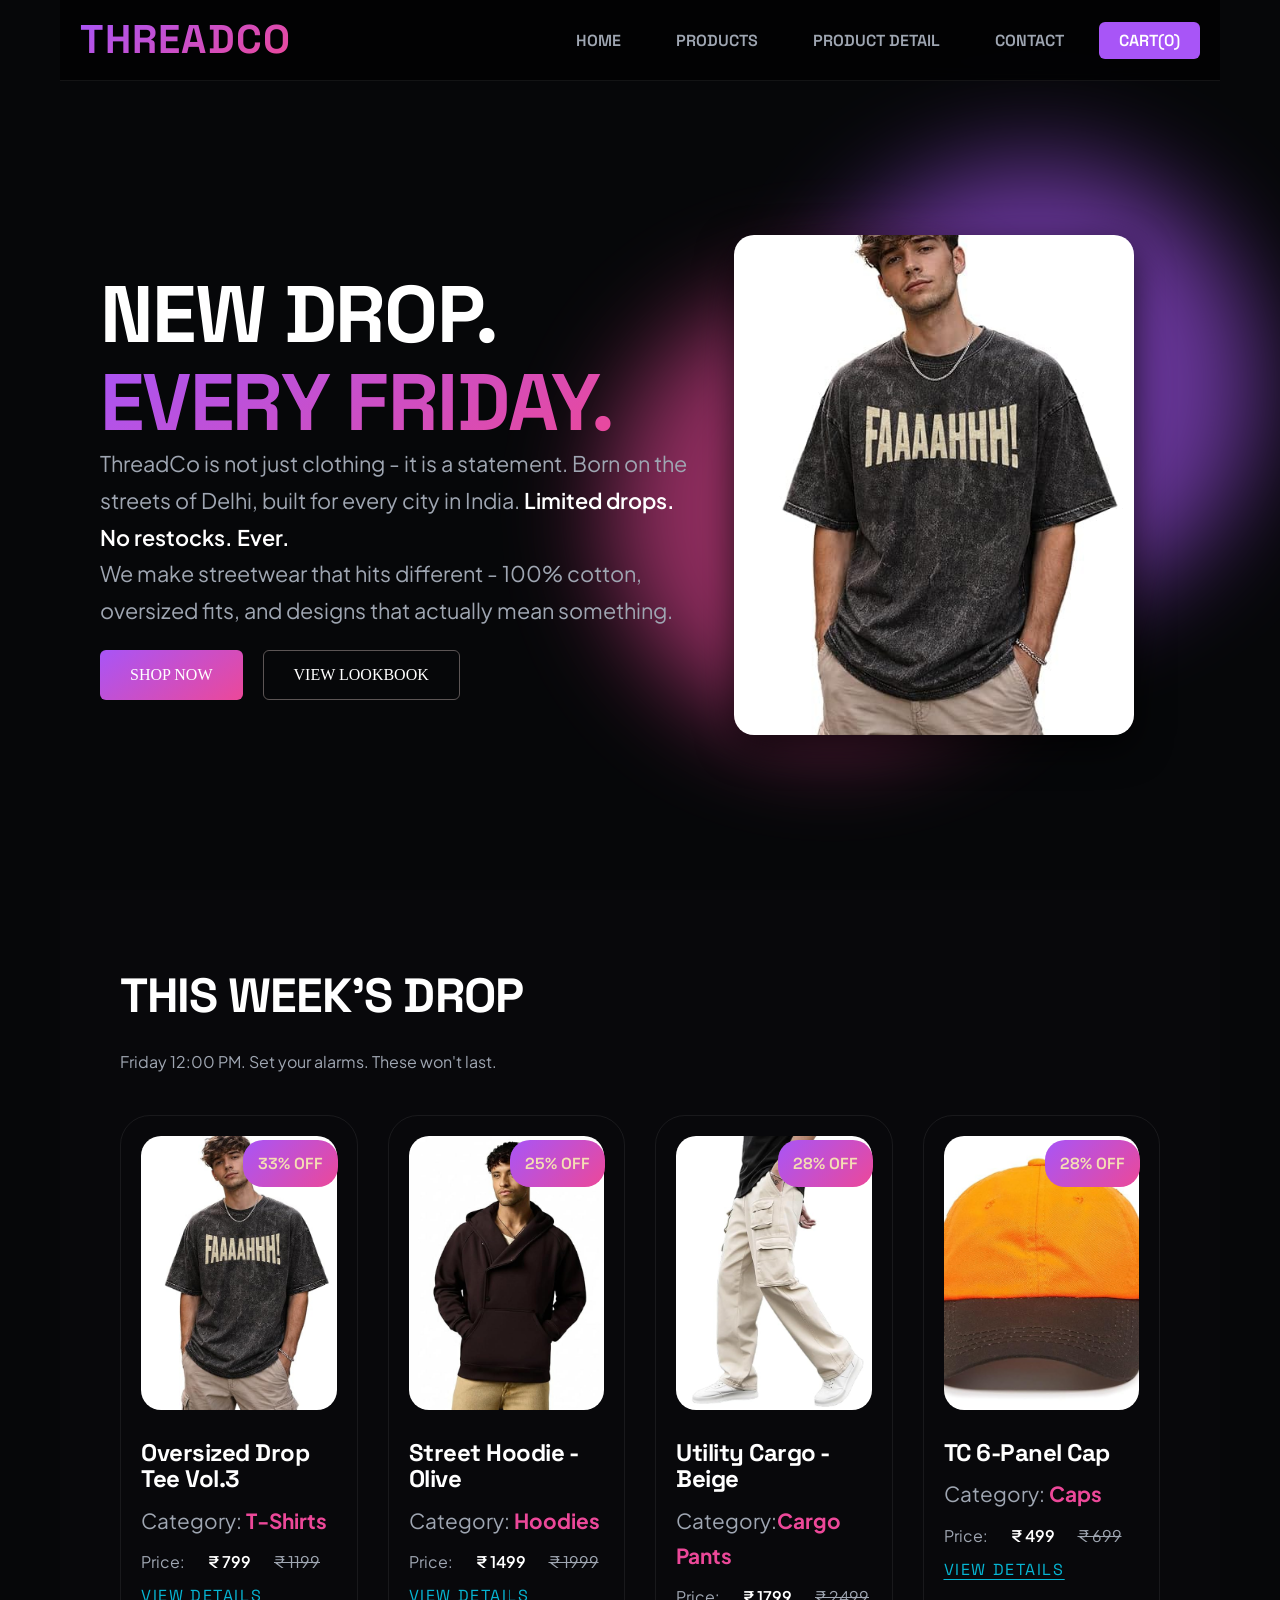
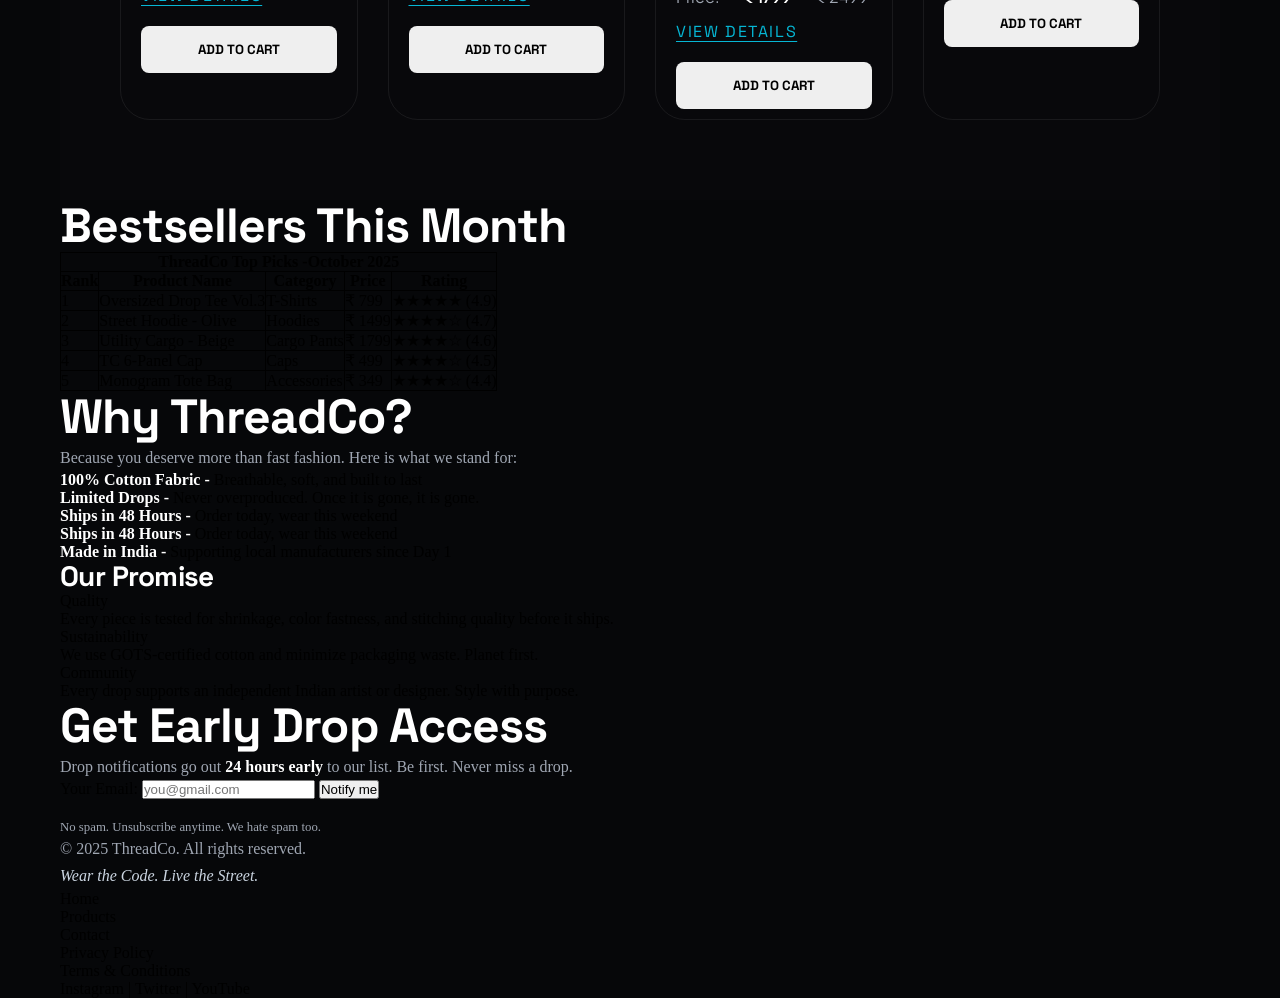
==== index.html @ d55bd9f0 "code update" ====
<!DOCTYPE html>
<html lang="en">
<head>
    <meta charset="UTF-8">
    <meta name="viewport" content="width=device-width, initial-scale=1.0">
    <title>project 1</title>
    <style>
    table,tr,th,td { 
        border:1px solid black;
        border-collapse: collapse;}
    </style>
    <!-- css link -->
     <link rel="stylesheet" href="threadco.css">
</head>
<body> 
    <!-- header -->
<header>
   <h1>ThreadCo</h1>
   <!-- <p><em>Wear the Code. Live the Street.</em></p> -->
  <nav>
    <ul>
    <li><a href="project1.html">Home</a></li>
    <li><a href="products.html">Products</a></li>
    <li><a href="productdetail.html">Product Detail</a></li>
    <li><a href="contact.html">Contact</a></li>
    <li><a >Cart(0)</a></li>
  </ul>
  </nav>
</header>

<!-- main -->
<main>
   <section id="hero">
    <div class="left-hero">
        <h2>New Drop. <br><span id="friday"> Every Friday.</span></h2>
        <P>ThreadCo is not just clothing - it is a statement. Born on the <br> streets of Delhi, built for every city in India. <strong>Limited drops. <br> No restocks. Ever.</strong></P>
        <p>We make streetwear that hits different - 100% cotton, <br> oversized fits, and designs that actually mean something.</p>
     
       <div id="cta">
        <a href="products.html" class="btn1" >Shop Now</a> 
         <!-- &nbsp; &nbsp; &nbsp; -->
        <a href="products.html" class="btn2">View lookbook</a>
       </div>
    </div>
    
    <div class="right-hero">
        <!-- for glow -->
         <div class="glow orb1"></div>
         <div class="glow  orb2"></div>
        <img src="WhatsApp Image 2026-09-03 at 1.25.29 PM.jpeg" alt="">
    </div>
    
   </section >

    <section id="week-drop">
      <h2>This Week's Drop</h2>
      <p>Friday 12:00 PM. Set your alarms. These won't last.</p>
<div class="cards">
        <article>
            <figure>
                <img src="WhatsApp Image 2026-09-03 at 1.25.29 PM.jpeg" alt="">
                <figcaption>Oversized Drop Tee Vol.3</figcaption>

            </figure>
        
            <h3>Oversized Drop Tee Vol.3</h3>
            <p> Category: <span>T-Shirts</span> </p>
            <p>Price: <strong> ₹ 799</strong> <s> ₹ 1199</s></p>
            <p><mark>33% OFF</mark></p>
            <a href="">View Details </a>
            <button>Add to Cart</button>
        </article>
<!-- bumber2 -->
        <article>
            <figure>
                <img src="WhatsApp Image 2026-09-03 at 1.25.29 PM (1).jpeg" alt="">
                <figcaption>Street Hoodie - Olive</figcaption>

            </figure>
        
            <h3>Street Hoodie - Olive</h3>
            <p>Category:<span> Hoodies</span></p>
            <p>Price: <strong> ₹ 1499</strong> <s>₹ 1999</s></p>
            <p><mark>25% OFF</mark></p>
            <a href="">View Details </a>
            <button>Add to Cart</button>

        </article>
<!-- number3 -->

        <article>
            <figure>
                <img src="WhatsApp Image 2026-09-03 at 1.25.27 PM.jpeg" alt="">
                <figcaption>Utility Cargo - Beige</figcaption>

            </figure>
        
            <h3>Utility Cargo - Beige</h3>
            <p>Category:<span>Cargo Pants</span> </p>
            <p>Price: <strong> ₹ 1799 </strong> <s> ₹ 2499</s></p>
            <p><mark>28% OFF</mark></p>
            <a href="">View Details </a>
            <button>Add to Cart</button>

        </article>

<!-- number4 -->

        <article>
            <figure>
                <img src="WhatsApp Image 2026-09-03 at 1.25.28 PM.jpeg" alt="">
                <figcaption>TC 6-Panel Cap</figcaption>

            </figure>
        
            <h3>TC 6-Panel Cap</h3>
            <p>Category:<span> Caps</span></p>
            <p>Price: <strong> ₹ 499</strong> <s> ₹ 699</s></p>
            <p><mark>28% OFF</mark></p>
            <a href="">View Details </a>
            <button>Add to Cart</button>

        </article>

    </div>



    </section>
  <section>
    <h2>Bestsellers This Month</h2>
   
    <table>
        <tr>
            <th colspan="5">ThreadCo Top Picks -October 2025</th>
        </tr>
   
        <tr>
            <th>Rank</th>
            <th>Product Name</th>
            <th>Category</th>
            <th>Price</th>
            <th>Rating</th>
        </tr>

        <tr>
            <td>1</td>
            <td>Oversized Drop Tee Vol.3</td>
            <td>T-Shirts</td>
            <td>₹ 799</td>
            <td>★★★★★ (4.9)</td>
        </tr>

        <tr>
            <td>2</td>
            <td>Street Hoodie - Olive</td>
            <td>Hoodies</td>
            <td>₹ 1499</td>
            <td>	★★★★☆ (4.7)</td>
        </tr>

        <tr>
            <td>3</td>
            <td>Utility Cargo - Beige</td>
            <td>Cargo Pants</td>
            <td>₹ 1799	</td>
            <td>★★★★☆ (4.6)</td>
        </tr>

        <tr>
            <td>4</td>
            <td>TC 6-Panel Cap</td>
            <td>Caps</td>
            <td>₹ 499</td>
            <td>★★★★☆ (4.5)</td>
        </tr>

        <tr>
            <td>5</td>
            <td>Monogram Tote Bag</td>
            <td>Accessories</td>
            <td>₹ 349</td>
            <td>★★★★☆ (4.4)
            </td>
        </tr>
   </table> 
        
   </section>

  <section><h2>Why ThreadCo?</h2>
    <p>Because you deserve more than fast fashion. Here is what we stand for:</p>
    <ul>
        <li><strong>100% Cotton Fabric -</strong> Breathable, soft, and built to last</li>
        <li><strong>Limited Drops -</strong> Never overproduced. Once it is gone, it is gone.</li>
        <li><strong>Ships in 48 Hours -</strong> Order today, wear this weekend</li>
        <li><strong>Ships in 48 Hours - </strong>Order today, wear this weekend</li>
        <li><strong>Made in India -</strong> Supporting local manufacturers since Day 1</li>
      </ul>

      <h3>Our Promise</h3>
      <dt>Quality</dt>
        <dd>Every piece is tested for shrinkage, color fastness, and stitching quality before it ships.</dd>
            <dt>Sustainability</dt>

        <dd>We use GOTS-certified cotton and minimize packaging waste. Planet first.</dd>
        <dt>Community</dt>
         <dd>Every drop supports an independent Indian artist or designer. Style with purpose.
        </dd>
     </section>


  <section>
    <h2>Get Early Drop Access</h2>
      <p>Drop notifications go out <strong> 24 hours early </strong>to our list. Be first. Never miss a drop.</p>

       <form action="">
          <label for="email">Your Email:</label>
          <input type="email" id="email" name="email "  placeholder="you@gmail.com" >
         <button>Notify me</button><br><br>
       </form>
    <small>No spam. Unsubscribe anytime. We hate spam too.</small>
  </section>

</main>


<footer>
    <p>&copy; 2025 ThreadCo. All rights reserved. </p></footer>
    <p><em>Wear the Code. Live the Street.</em></p>

    <ul><li><a href="">Home</a></li>
        <li><a href="">Products</a></li>
        <li><a href="">Contact</a></li>
        <li><a href="">Privacy Policy</a></li>
        <li><a href="">Terms & Conditions</a></li>
        </ul>
    
    <a href="">Instagram </a> | <a href=""> Twitter</a> | <a href=""> YouTube</a>
</footer>



</body>
</html>
---- threadco.css ----
/* FONT */

 @import url('https://fonts.googleapis.com/css2?family=Plus+Jakarta+Sans:wght@300;400;500;600;700;800&family=Space+Grotesk:wght@400;500;600;700;800&display=swap');
:root {
 /* Brand Theme Colors */
 --color-primary:        #a855f7;
 --color-primary-glow:   rgba(168, 85, 247, 0.25);
 --color-secondary:      #ec4899;
 --color-secondary-glow: rgba(236, 72, 153, 0.25);
 --color-accent:         #06b6d4;


 /* Base & Layout Backgrounds */
 --color-bg-base:        #060709;
 --color-bg-section:     #0c0d14;
 --color-bg-footer:      #161922;
 --color-surface:        #11131a;
 --color-surface-muted:  #1e212f;


 /* Borders */
 --color-border:         rgba(255, 255, 255, 0.07);


 /* Typography Text Colors */
 --white:                #ffffff;
 --color-text-body:      #cbd5e1;
 --color-text-muted:     #9fa6b2;
  --font-display: 'Space Grotesk', sans-serif;
 --font-body:    'Plus Jakarta Sans', sans-serif;
 --radius-sm:  6px;
 --radius-md:  12px;
 --radius-lg:  20px;
 --shadow-sm:  0 4px 12px rgba(0,0,0,0.5);
 --shadow-md:  0 12px 36px rgba(0,0,0,0.7);
 --shadow-lg:  0 24px 64px rgba(0,0,0,0.9);
  --gradient-accent: linear-gradient(135deg, var(--color-primary) 0%, var(--color-secondary) 100%);
 --gradient-secondary: linear-gradient(135deg, var(--color-accent) 0%, #3b82f6 100%);
}

/* TYPOGRAPHY SCALE */

h1, h2, h3, h4, h5, h6 {
 font-family: var(--font-display);
 font-weight: 700;
 line-height: 1.1;
 letter-spacing: -0.02em;
 color: var(--white);
}


h1 { font-size: clamp(2.4rem, 6vw, 5rem); }
h2 { font-size: clamp(1.8rem, 4vw, 3rem); }
h3 { font-size: clamp(1.2rem, 2.5vw, 1.75rem); }
h4 { font-size: 1.125rem; font-weight: 600; }
p  { font-size: 1rem; line-height: 1.7; color: var(--color-text-muted); }


small { font-size: 0.8rem; color: var(--color-text-muted); }
strong { color: var(--white); font-weight: 600; }
em { color: var(--color-text-body); }



/* sode start */
html{
    font-size: 16;
}
*{
    padding: 0;
    margin: 0;
    box-sizing: border-box;
}
body{
    background-color: var(--color-bg-base);
     padding: 0px 60px;
}

header{
    position: fixed;
    background-color: rgba(0,0,0,0.6);
    display: flex;
    flex-direction: row;
    justify-content: space-between;
    align-items: center;
    left: 60px;
    right: 60px;
    border-bottom: 1px solid var(--color-border);
    padding: 18px 20px;
    text-transform: uppercase;
    backdrop-filter: blur(10px);
    /* because of cards */
    z-index: 10;
   
   
}
header h1{
    letter-spacing:0.07rem;
     font-size: 2.5rem;
     background: linear-gradient(145deg, #a855f7, #ec4899);
     background-clip: text;
     color: transparent;
     /* for old  */
     -webkit-background-clip: text;
     -webkit-text-fill-color: transparent;

}

header nav ul {
    display: flex;
    gap: 15px;
    list-style: none;

    
}
/* ul circle removing */
ul{
    list-style: none;
}

/* line remove karne ke liye */
a{
    text-decoration: none; 
    color:black ;
    /* black */
}

header nav a{
    color: var(--color-text-muted);
    font-family: var(--font-display);
    padding: 8px 20px;
    /* border: 1px solid white; */
    border-radius: var(--radius-sm);
    font-weight: 600;
    display: inline-block;
    text-wrap: nowrap;
}
header nav a:hover{
    background-color: rgba(32, 31, 0, 605);
    color: var(--white);
}
header nav ul li:last-child a{
    /* or give id */
    background-color:var(--color-primary)  ;
    color: white;
    /* text ko white color diya gaya */
}
header nav ul li:last-child a:hover{
    background-color: var(--color-secondary) ;
}

main{
    /* padding: 80px 60px; */
    padding-top: 80px;
   
}

#hero{
    height: 90vh;
    padding: 0 40px;
     display: flex;
    justify-content: space-between;
    align-items: center;
}

.left-hero{
    display: flex;
    flex-direction: column;
    max-width: 690px;
    /* pichkane par kuch nahi hoga */

}

.left-hero h2{
    font-size:5rem;
    text-transform: uppercase;

}

#friday{
     background: linear-gradient(145deg, #a855f7, #ec4899);
     background-clip: text;
     color: transparent;
}

#hero p{
    font-size: 1.35rem;
    font-family: var(--font-body);
}
#cta{
    display:flex;
    gap: 20px;
    margin-top: 20px;

}

#cta a{
    /* border: 1px solid whitesmoke; */
    padding: 15px 30px;
    border-radius:6px ;
    text-transform: uppercase;
    font-style: var(--font-display);
    font-weight:700px ;
    color: white;
}

.btn1{
    background:linear-gradient(145deg, #a855f7, #ec4899);
    display: flex;
    justify-content: center;
    align-items: center;

}
.btn1:hover {
    box-shadow:0 8px 20px rgba(223,71,190,0.41) ;
    background:linear-gradient(135deg, #a54ef7, #f2459b );
}
.btn2{
    border: 1px solid rgb(92, 85, 85);
     display: flex;
    justify-content: center;
    align-items: center;
}
.btn2:hover{
    background-color:#1b1b1d ;
    border-color: rgb(254, 253, 253);
}

.right-hero{
    display: flex;
    justify-content: center;
    align-items:center;
    height:500px;
    /* height of img */
    /* margin-right: 200px; img ke right me space */
    flex: 1;
    /* because of glow */
    position: relative;
}
.right-hero img{
    height: 500px;
    width: 400px;
    object-fit: cover;
    border-radius:20px ;
    /* photo header ke bahar aa ja raha tha */
    z-index: 1;
     box-shadow: var(--shadow-md); 
     
    
}
/* not working */
 .right-hero img:hover{
     box-shadow: var(--shadow-lg); 
     border: 1px solid var(--color-primary);
} 

.glow{
    width: 450px;
    height: 450px;
    border-radius: 50%;
    position: absolute;
    /* photo ke bahar(upar) chala gaya absolute lagane par is vajah se hum right hero me relative lagayenge*/
    /* glow ko peeche karne ke liye z index*/
    z-index: -1;
    /* glow me blur dalne ke liye */
    filter: blur(50px);
    opacity: 0.6;

}

.orb1{
    background-color: var(--color-primary);
    /* circle ko bahar nikalne ke liye */
    top: -15%;
    left: 25%;
}
.orb2{
    background-color: var(--color-secondary);
    bottom: 0%;
    right: 25%;
}

#week-drop{
    background-color: #08080b;
    padding: 80px 60px;
}

#week-drop h2{
    text-transform: uppercase;
}

#week-drop > p{
    margin: 25px 0px;
    font-family: var(--font-body);
}

.cards{
    display: flex;
    gap: 30px;
    flex-wrap: wrap;
    margin-top: 40px;
}
.cards article{
    flex: 1 ;
    display: flex;
    flex-direction: column;

    border-radius: 30px;
    overflow: hidden;
    border: 1px solid var(--color-border);
   

}
figcaption{
    display: none;
}
figure {
      position: relative;
     overflow: hidden;
     aspect-ratio: 3/4;
     padding: 20px;
    
}

figure img{
    width: 100%;
    height: 100%;
    object-fit: cover;
     border-radius: 20px; 
}

.cards article h3{
    padding: 10px 20px;
    font-size: 1.5rem;
}

.cards article p:first-of-type{

    padding: 0px 20px;
    font-size: 1.3rem;
    font-family: var(--font-body);
}
.cards article p span{
      color: var(--color-secondary);
      font-weight: 700;
}
article p:nth-of-type(2){
    padding: 10px 20px;
    font-family: var(--font-body);
}
article p:nth-of-type(2) strong{
    padding: 10px 20px;
    font-family: var(--font-body);
}

article p mark{
    background: var(--gradient-accent);
    padding:10px 15px;
    border-radius:20px ;
    color: wheat;
    font-family: var(--font-display);
    font-weight: 600;
    position: absolute;
    top: 4%;
    right: 8%;
}

/* because of discount */
article{
    position: relative;
}

article >a{
    font-family: var(--font-display);
    letter-spacing:0.1em ;
    text-transform: uppercase;
    text-decoration: underline;
    color: var(--color-accent);
    text-underline-offset: 4px;
    padding:0 20px 10px;
}
article >a:hover{
    color: var(--color-secondary);
}

article>button{
    margin:10px 20px ;
    padding: 15px 20px ;
    border-radius: 8px;
    border: none;
    text-transform: uppercase;
    font-family: var(--font-display);
    font-weight: 800;

}
article>button:hover{
    color: white;
    background-color: var(--color-primary);
    /* for finger */
    cursor: pointer;
}

article:hover{
    border: 1px solid var(--color-primary);
    box-shadow: 0 10px 10px var(--color-primary-glow);
}
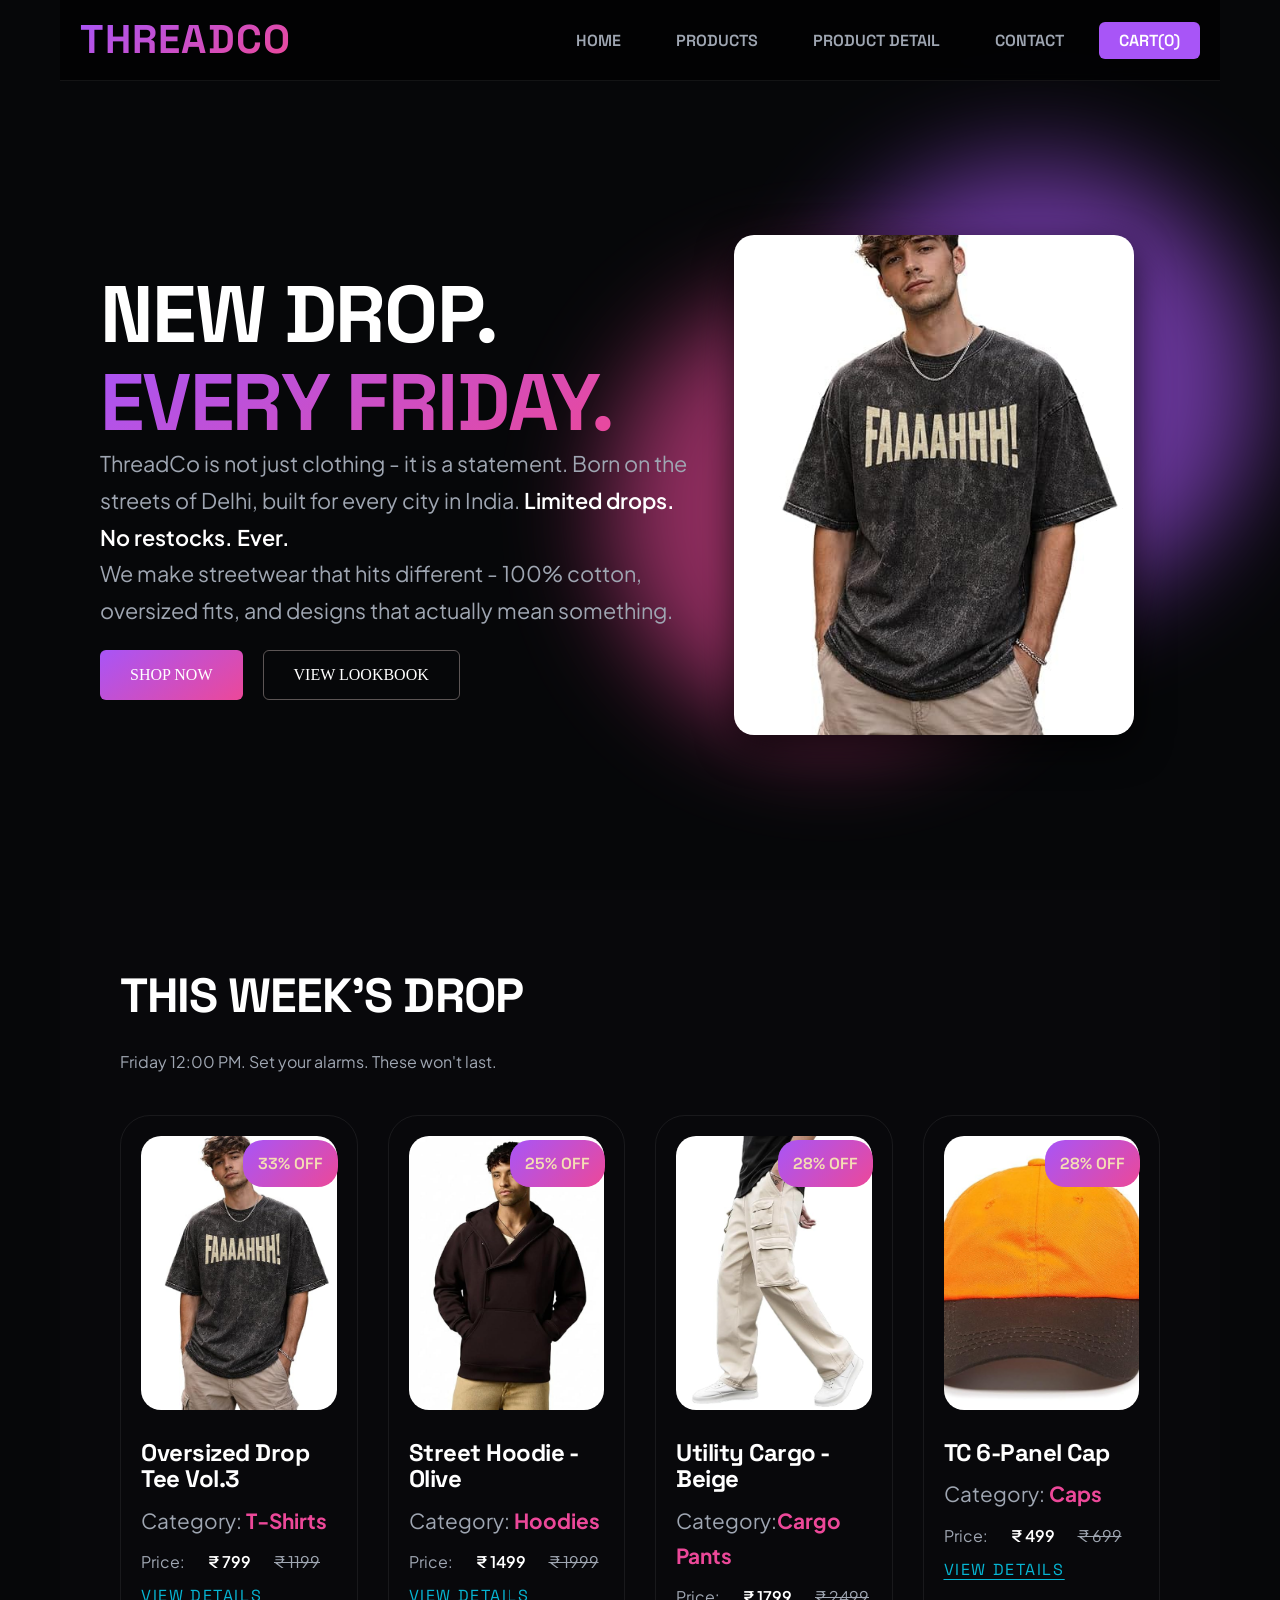
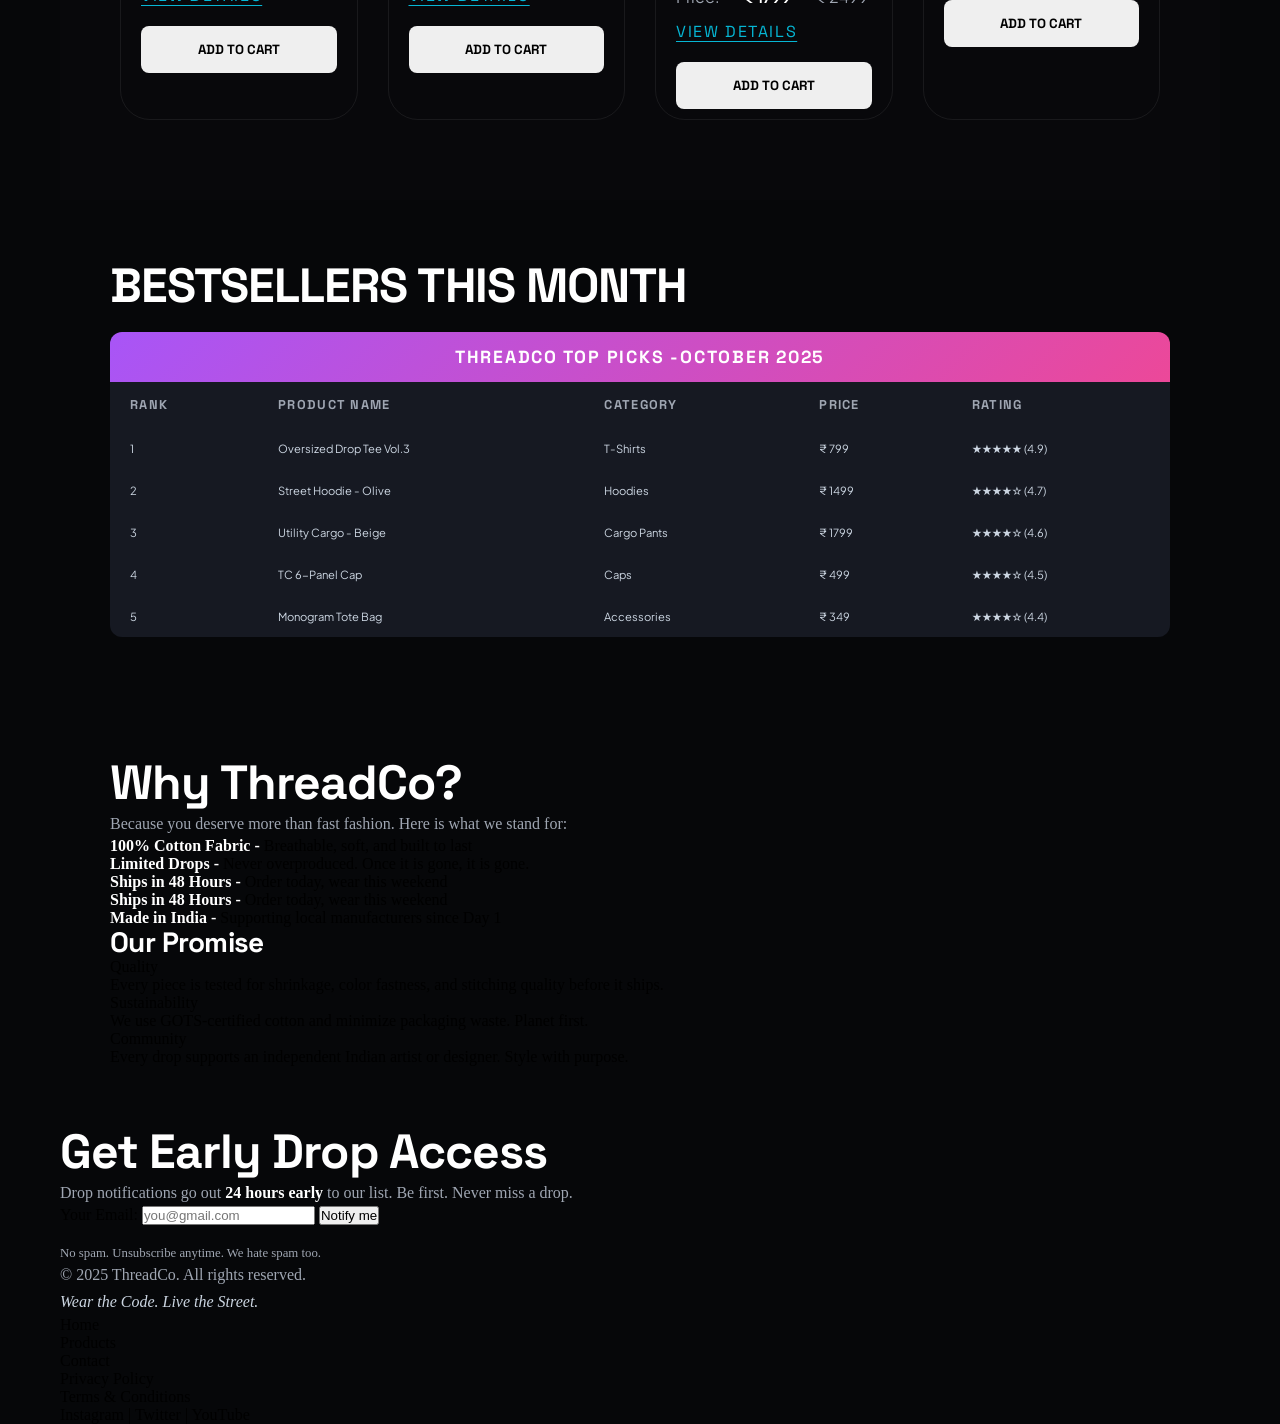
==== commit 2e0cdadc: "code update" ====
--- a/index.html
+++ b/index.html
@@ -4,11 +4,13 @@
     <meta charset="UTF-8">
     <meta name="viewport" content="width=device-width, initial-scale=1.0">
     <title>project 1</title>
-    <style>
+    <!-- css using -->
+    <!-- <style>
     table,tr,th,td { 
         border:1px solid black;
         border-collapse: collapse;}
-    </style>
+    </style> -->
+
     <!-- css link -->
      <link rel="stylesheet" href="threadco.css">
 </head>
@@ -19,7 +21,7 @@
    <!-- <p><em>Wear the Code. Live the Street.</em></p> -->
   <nav>
     <ul>
-    <li><a href="project1.html">Home</a></li>
+    <li><a href="index.html">Home</a></li>
     <li><a href="products.html">Products</a></li>
     <li><a href="productdetail.html">Product Detail</a></li>
     <li><a href="contact.html">Contact</a></li>
@@ -123,16 +125,15 @@
         </article>
 
     </div>
-
-
-
-    </section>
-  <section>
+ </section>
+
+
+  <section id="best-seller">
     <h2>Bestsellers This Month</h2>
    
     <table>
         <tr>
-            <th colspan="5">ThreadCo Top Picks -October 2025</th>
+            <th colspan="5" class="thcol">ThreadCo Top Picks -October 2025</th>
         </tr>
    
         <tr>
@@ -187,7 +188,8 @@
         
    </section>
 
-  <section><h2>Why ThreadCo?</h2>
+  <section id="why">
+    <h2>Why ThreadCo?</h2>
     <p>Because you deserve more than fast fashion. Here is what we stand for:</p>
     <ul>
         <li><strong>100% Cotton Fabric -</strong> Breathable, soft, and built to last</li>
--- a/threadco.css
+++ b/threadco.css
@@ -407,6 +407,63 @@
 }
 
 
-
-
-
+ #best-seller{
+    padding: 60px 50px ;
+ }
+
+ #best-seller h2{
+    text-transform: uppercase;
+    margin-bottom: 20px;
+ }
+
+  #best-seller table{
+    color: white;
+    width: 100%;
+    border-radius: 12px;
+    /* border-radius dene par thcol ka thcol ka color bahar ja raha hai so */
+    overflow: hidden;
+    /* table me line dikh raha tha */
+    border-collapse: collapse;
+ }
+
+ .thcol{
+    background: var(--gradient-accent);
+    padding:14px 20px ;
+    font-family: var(--font-display);
+    letter-spacing: 0.1em;
+    text-transform: uppercase;
+    font-size: 1.1rem;
+    text-align: center;
+    color: white;
+
+ }
+ th{
+    padding: 14px 20px;
+    text-align: left;
+    background-color: #161922;
+    font-family: var(--font-display);
+    text-transform: uppercase;
+    color: var(--color-text-muted);
+    letter-spacing: 0.1em;
+    font-size: 0.8rem;
+ }
+ td{
+    padding: 14px 20px;
+    background-color: #161922;
+    font-family: var(--font-body);
+    color: var(--color-text-body);
+    font-size: 0.7rem;
+ }
+ tr:hover td{
+    background-color:rgb(39, 28, 50) ;
+ }
+ tr:hover td:first-child{
+    color: var(--color-secondary);
+ }
+
+ #why{
+    padding:60px 50px;
+ }
+
+
+
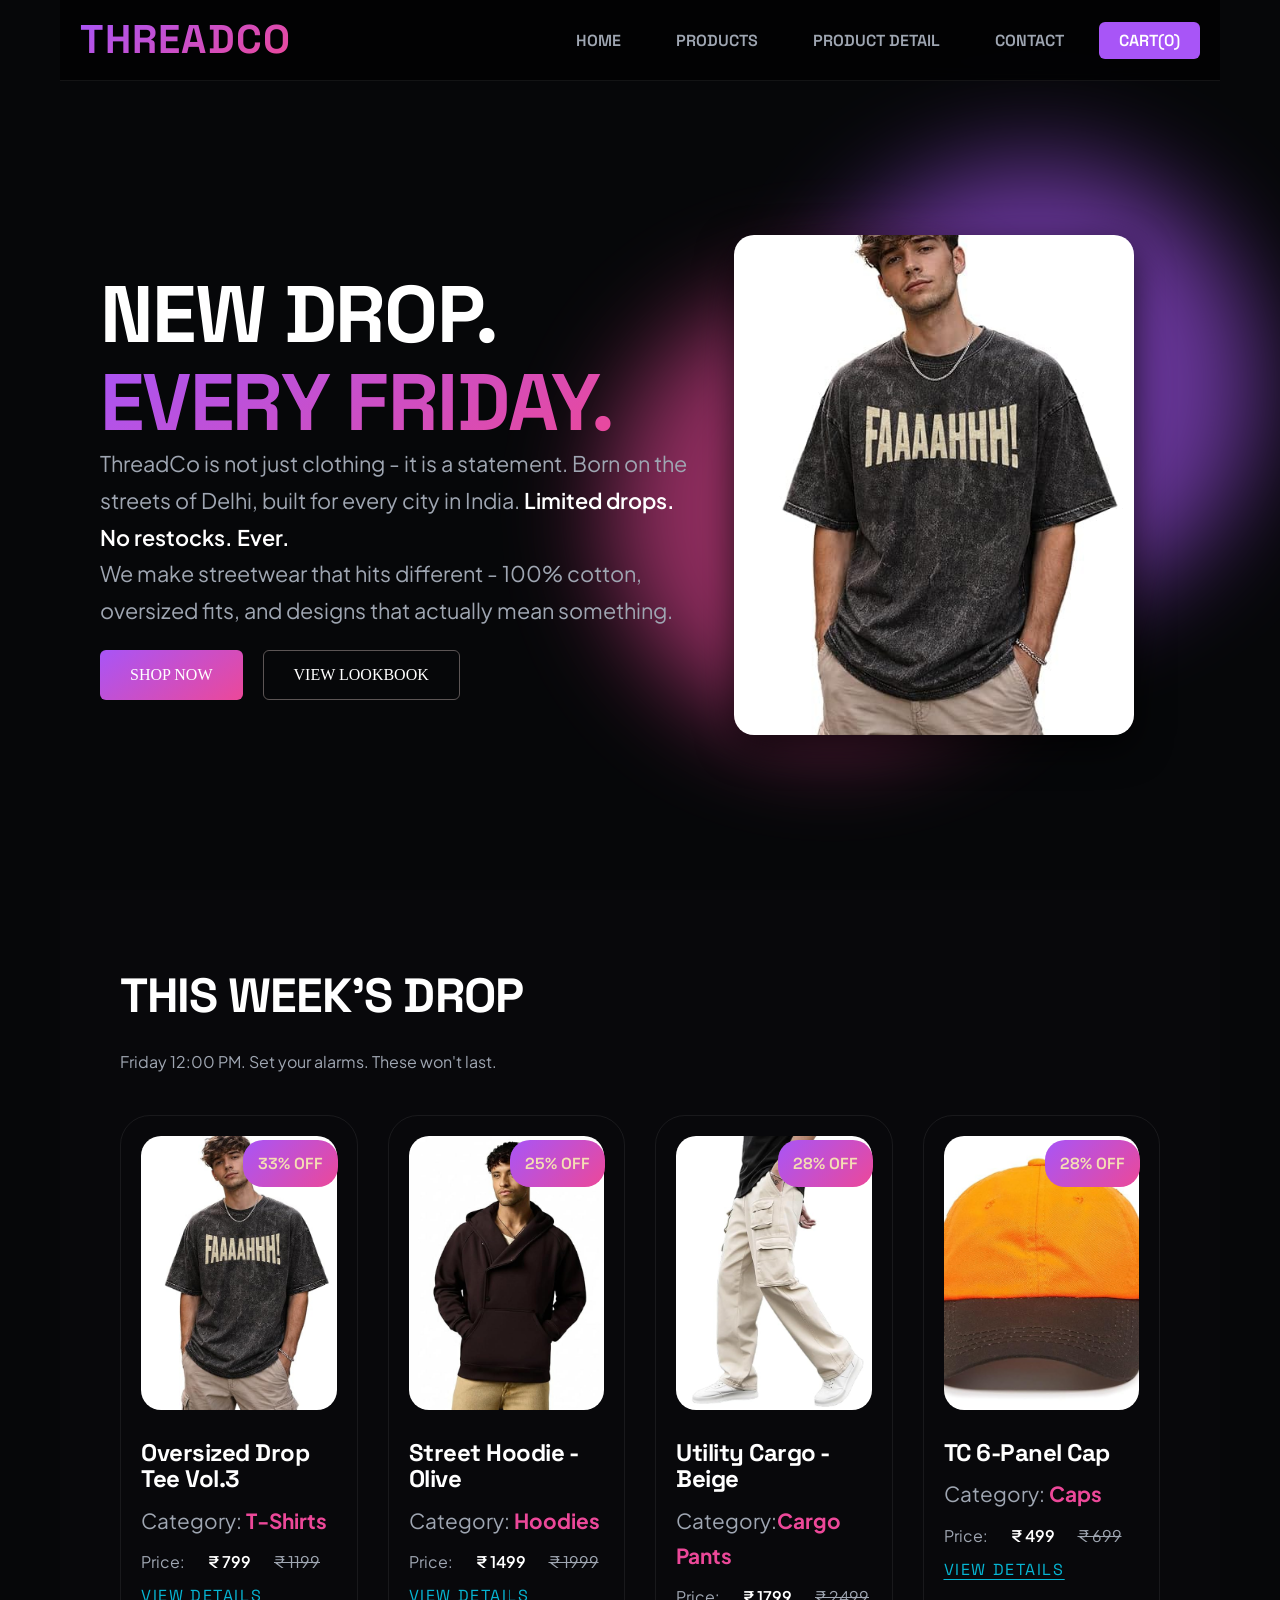
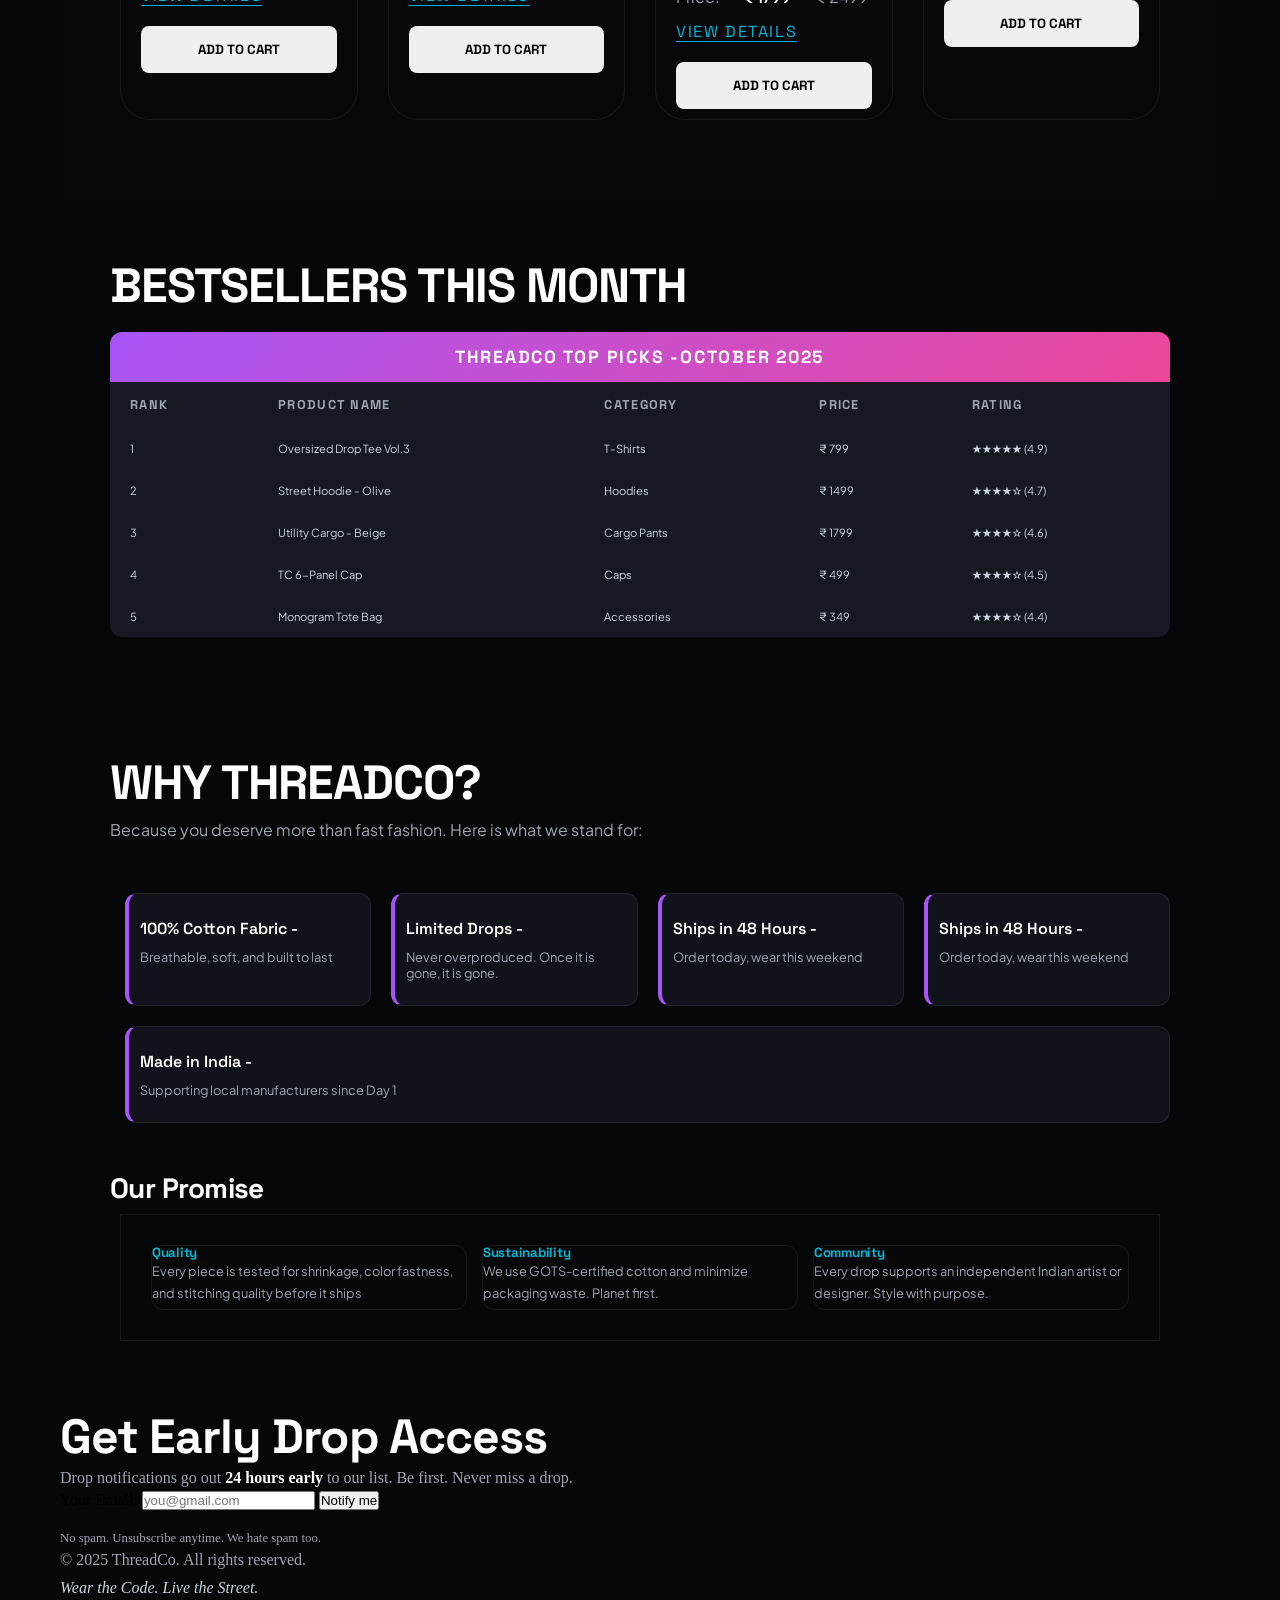
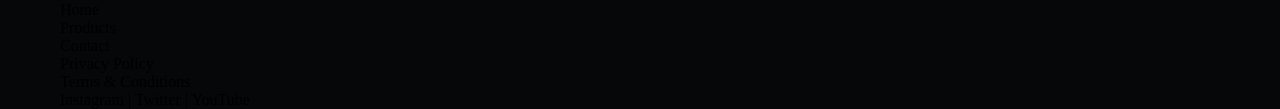
==== commit 9df34749: "code update" ====
--- a/index.html
+++ b/index.html
@@ -198,16 +198,26 @@
         <li><strong>Ships in 48 Hours - </strong>Order today, wear this weekend</li>
         <li><strong>Made in India -</strong> Supporting local manufacturers since Day 1</li>
       </ul>
+      
 
       <h3>Our Promise</h3>
-      <dt>Quality</dt>
-        <dd>Every piece is tested for shrinkage, color fastness, and stitching quality before it ships.</dd>
-            <dt>Sustainability</dt>
-
-        <dd>We use GOTS-certified cotton and minimize packaging waste. Planet first.</dd>
-        <dt>Community</dt>
-         <dd>Every drop supports an independent Indian artist or designer. Style with purpose.
-        </dd>
+
+      <div>
+         <section>
+            <h5>Quality</h5>
+            <p>Every piece is tested for shrinkage, color fastness, and stitching quality before it ships</p>
+        </section>
+
+        <section>
+            <h5>Sustainability</h5>
+            <p>We use GOTS-certified cotton and minimize packaging waste. Planet first.</p>
+        </section>
+        <section>
+            <h5>Community</h5>
+            <p>Every drop supports an independent Indian artist or designer. Style with purpose.</p>
+        </section>
+       
+        </div>
      </section>
 
 
--- a/threadco.css
+++ b/threadco.css
@@ -463,7 +463,71 @@
 
  #why{
     padding:60px 50px;
- }
-
-
-
+    color: white;
+ }
+ #why h2{
+    text-transform: uppercase;
+    margin-bottom: 6px;
+ }
+ #why p{
+    font-family: var(--font-body);
+    margin-bottom: 5px;
+ }
+ #why ul{
+    color: white;
+    display: flex;
+    flex-wrap: wrap;
+    gap: 20px;
+    padding-left: 15px;
+    margin: 50px 0;
+ }
+ #why ul li{
+    flex: 1 1 240px;
+    background-color: var(--color-surface);
+    padding: 24px 11px;
+    border-radius: 12px;
+    border: 1px solid var(--color-border);
+    border-left: 4px solid var(--color-primary);
+    font-family: var(--font-body);
+    color: var(--color-text-muted);
+    font-size: 0.8rem;
+ }
+ #why ul li:hover{
+    border-left: 6px solid var(--color-secondary);
+ }
+ #why ul li strong{
+    /* line ko neeche lane ke liye */
+    display: block;
+     font-family: var(--font-display);
+    margin-bottom: 10px;
+    font-size: 1rem;
+
+ }
+
+
+ #why div{
+    margin: 10px;
+    border: 1px solid var(--color-border);
+    display: flex;
+    flex-wrap: wrap;
+    padding: 30px;
+    gap: 15px;
+ }
+ #why div section{
+    flex: 1  1 270px;
+    font-family: var(--font-display);
+     border:1px solid var(--color-border);
+     border-radius: 12px;
+ }
+  #why div section h5 {
+    color: var(--color-accent);
+   
+  }
+
+#why div section p{
+     font-family: var(--font-body);
+    color: var(--color-text-muted);
+    font-size: 0.8rem;
+}
+
+
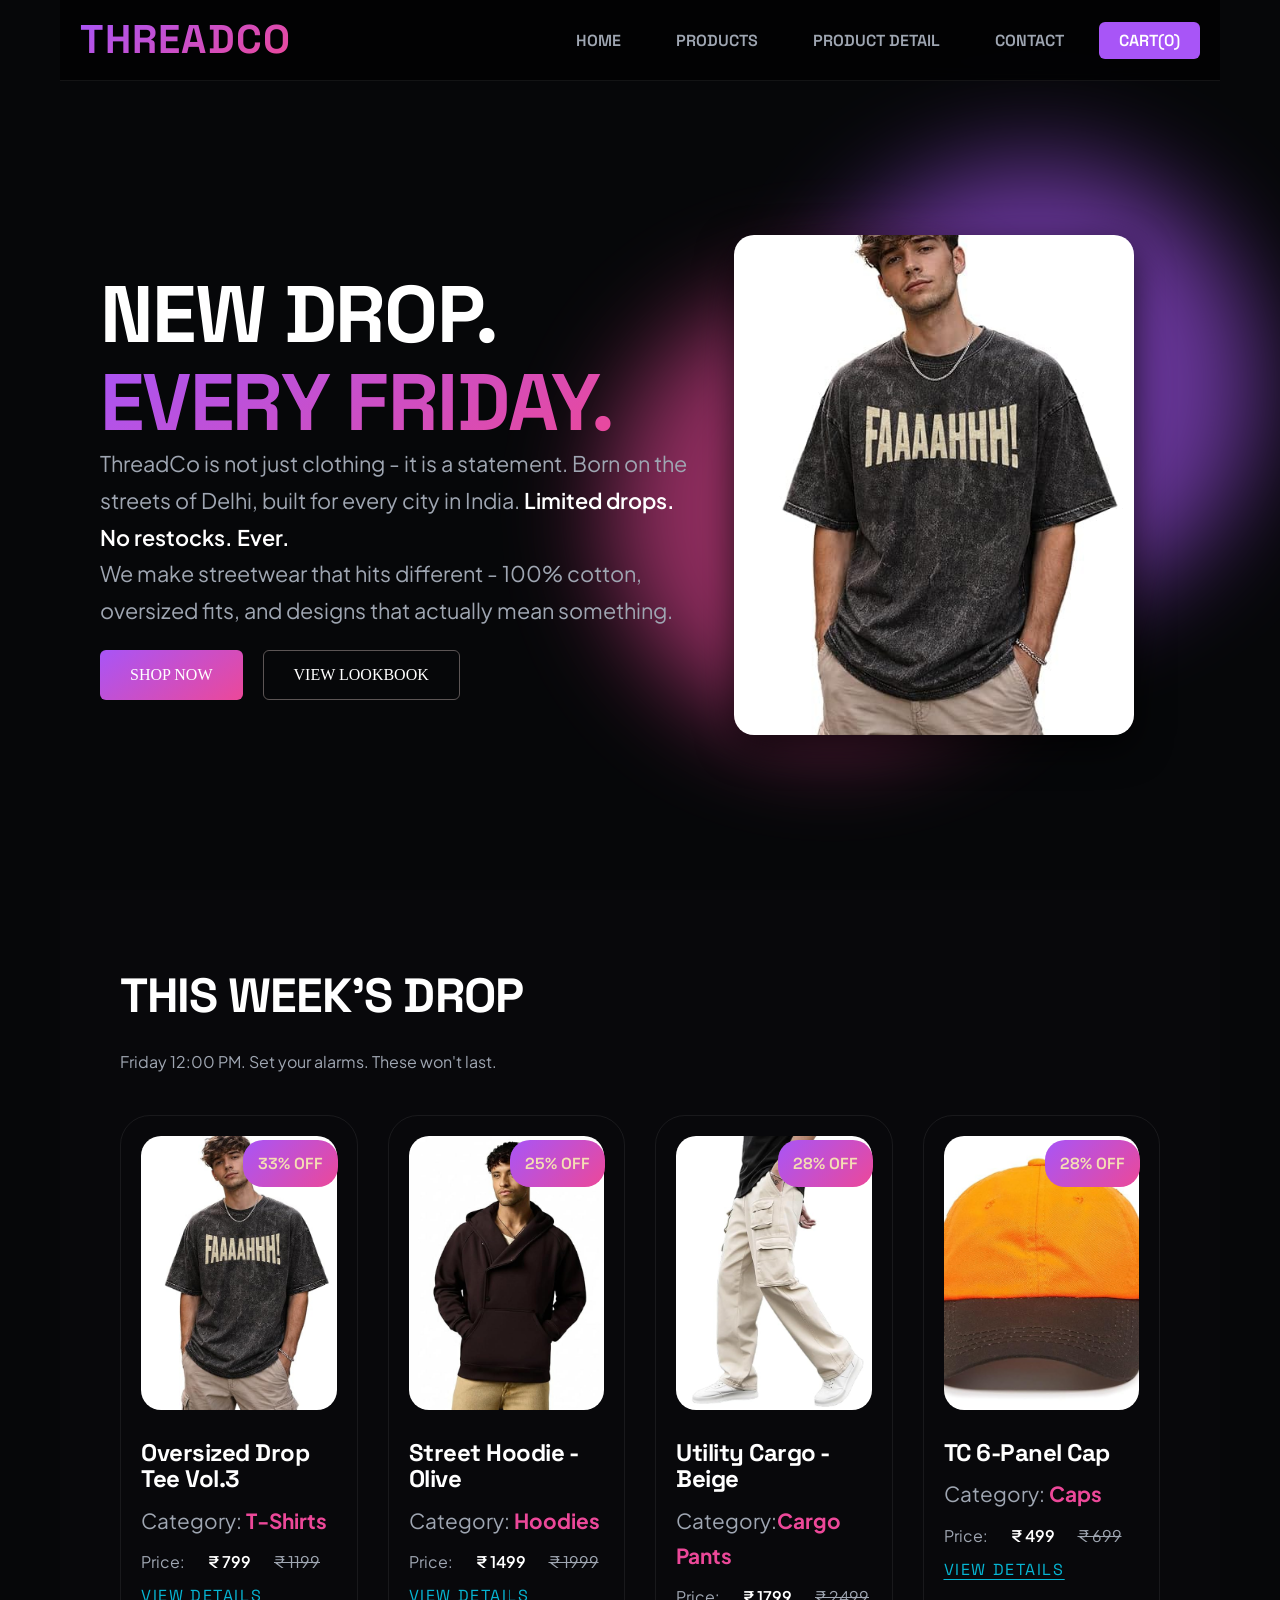
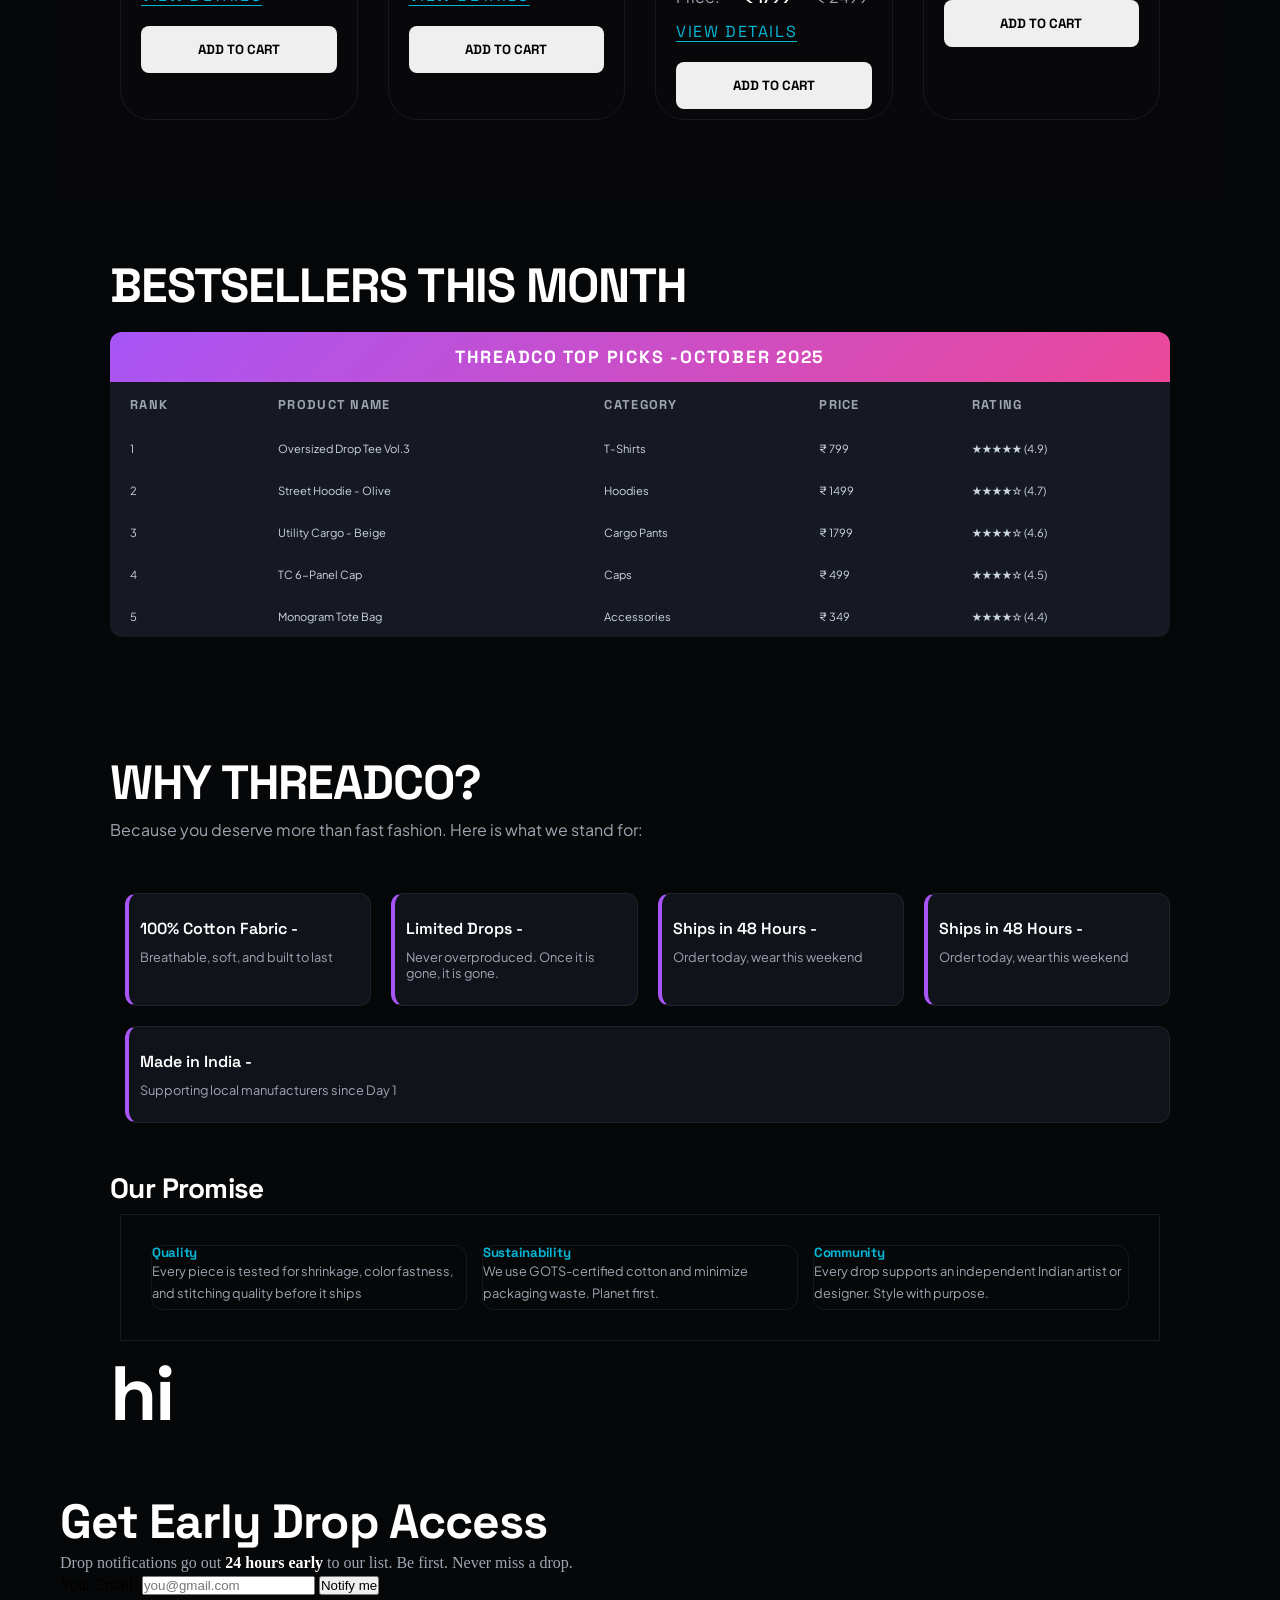
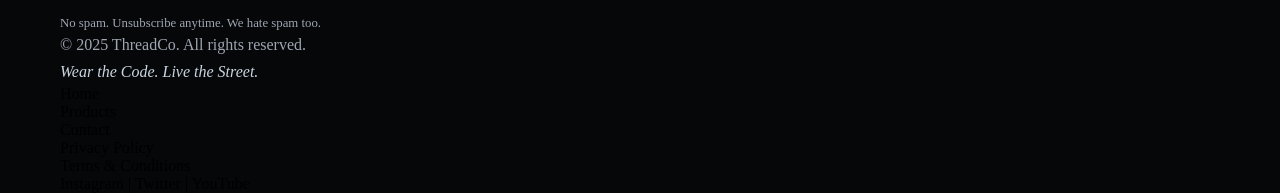
==== commit 6b13adac: "code update" ====
--- a/index.html
+++ b/index.html
@@ -198,7 +198,7 @@
         <li><strong>Ships in 48 Hours - </strong>Order today, wear this weekend</li>
         <li><strong>Made in India -</strong> Supporting local manufacturers since Day 1</li>
       </ul>
-      
+
 
       <h3>Our Promise</h3>
 
@@ -218,6 +218,7 @@
         </section>
        
         </div>
+        <h1>hi</h1>
      </section>
 
 
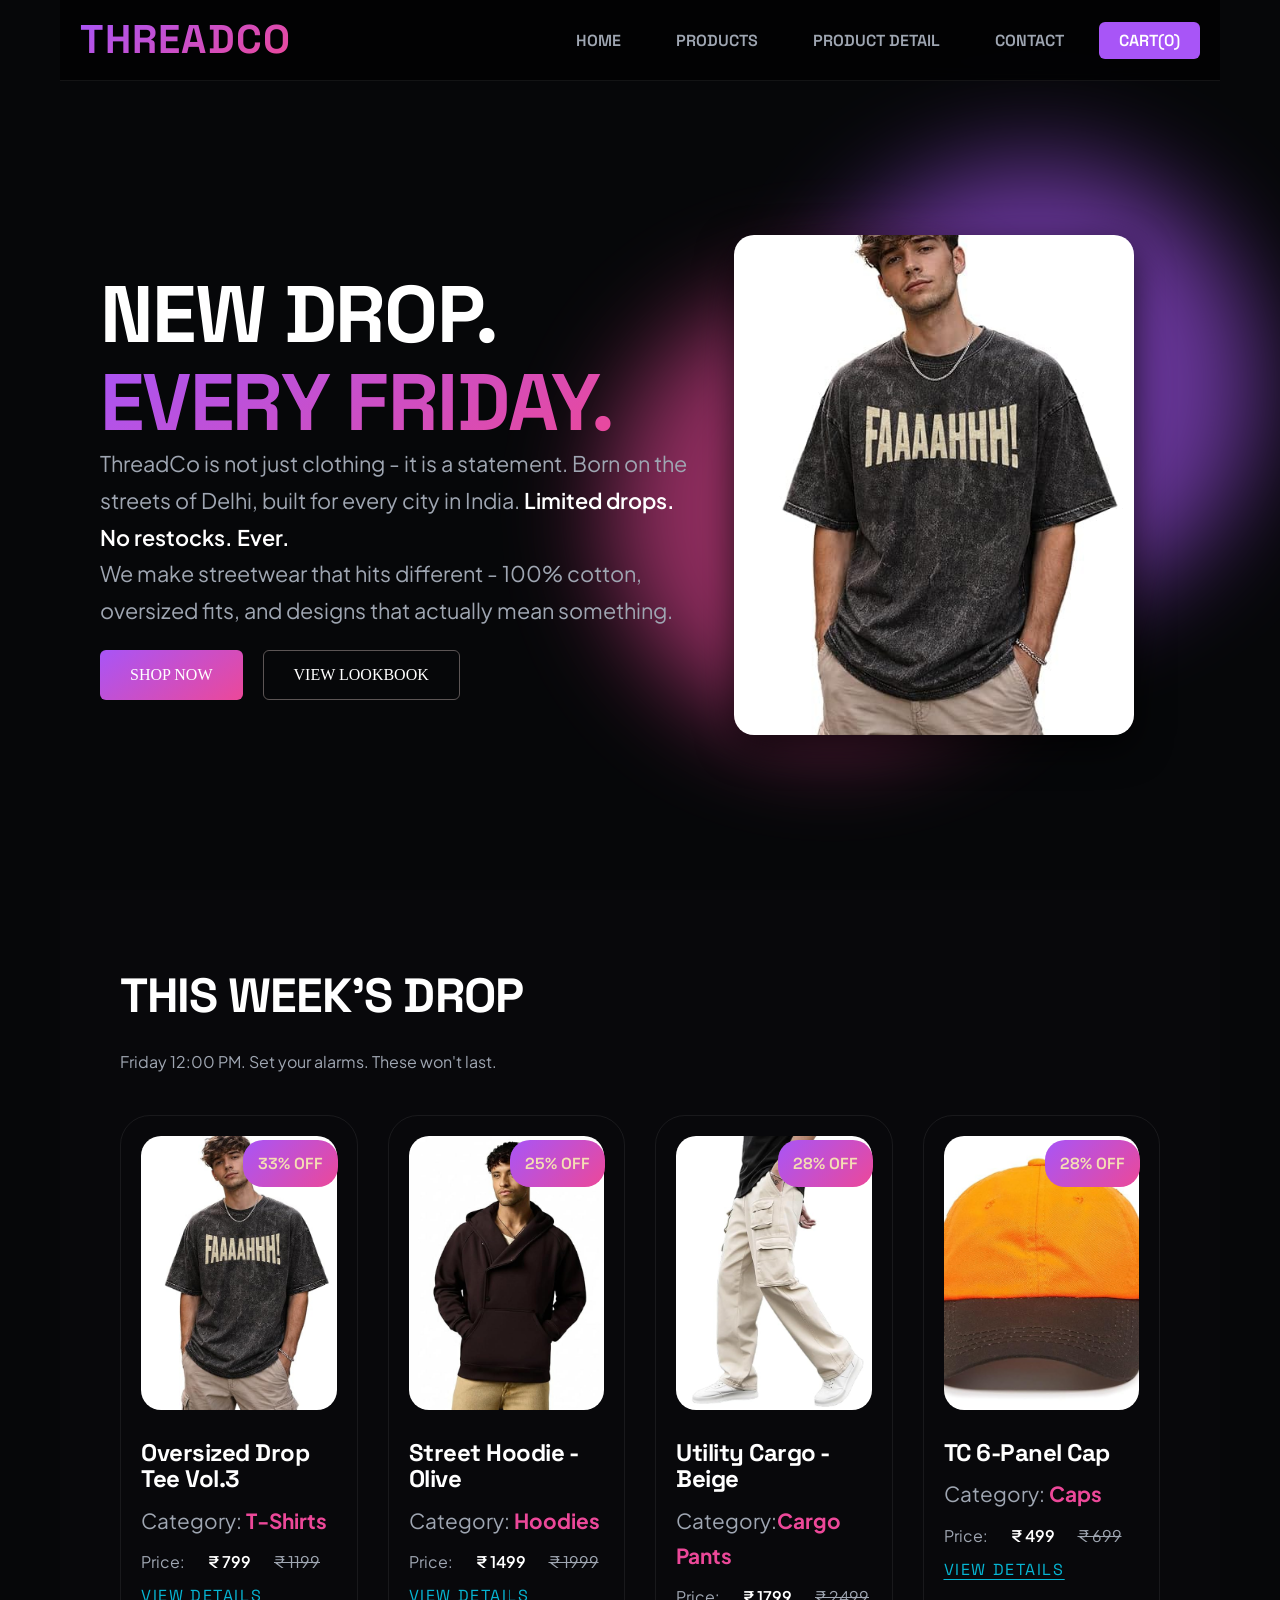
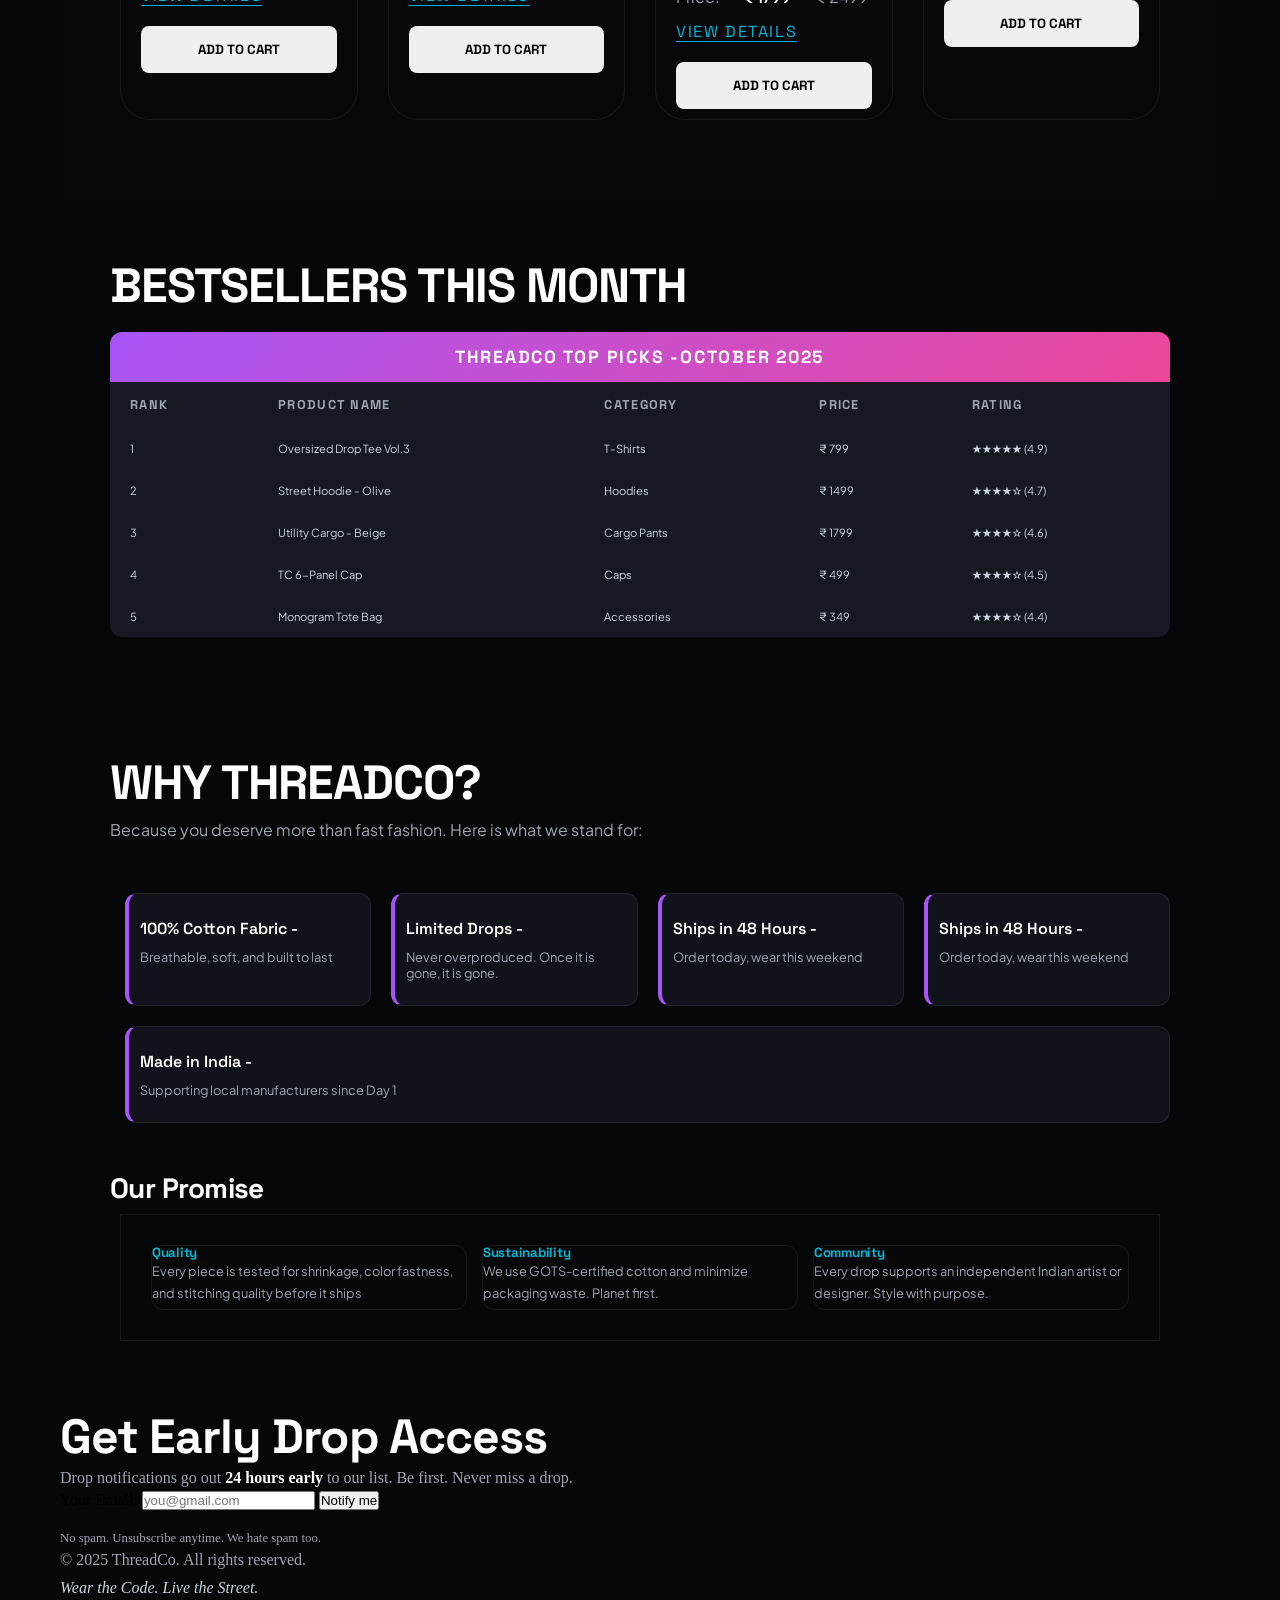
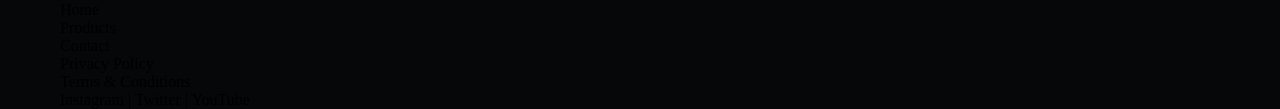
==== commit 58cf209b: "code update" ====
--- a/index.html
+++ b/index.html
@@ -218,7 +218,7 @@
         </section>
        
         </div>
-        <h1>hi</h1>
+       
      </section>
 
 
